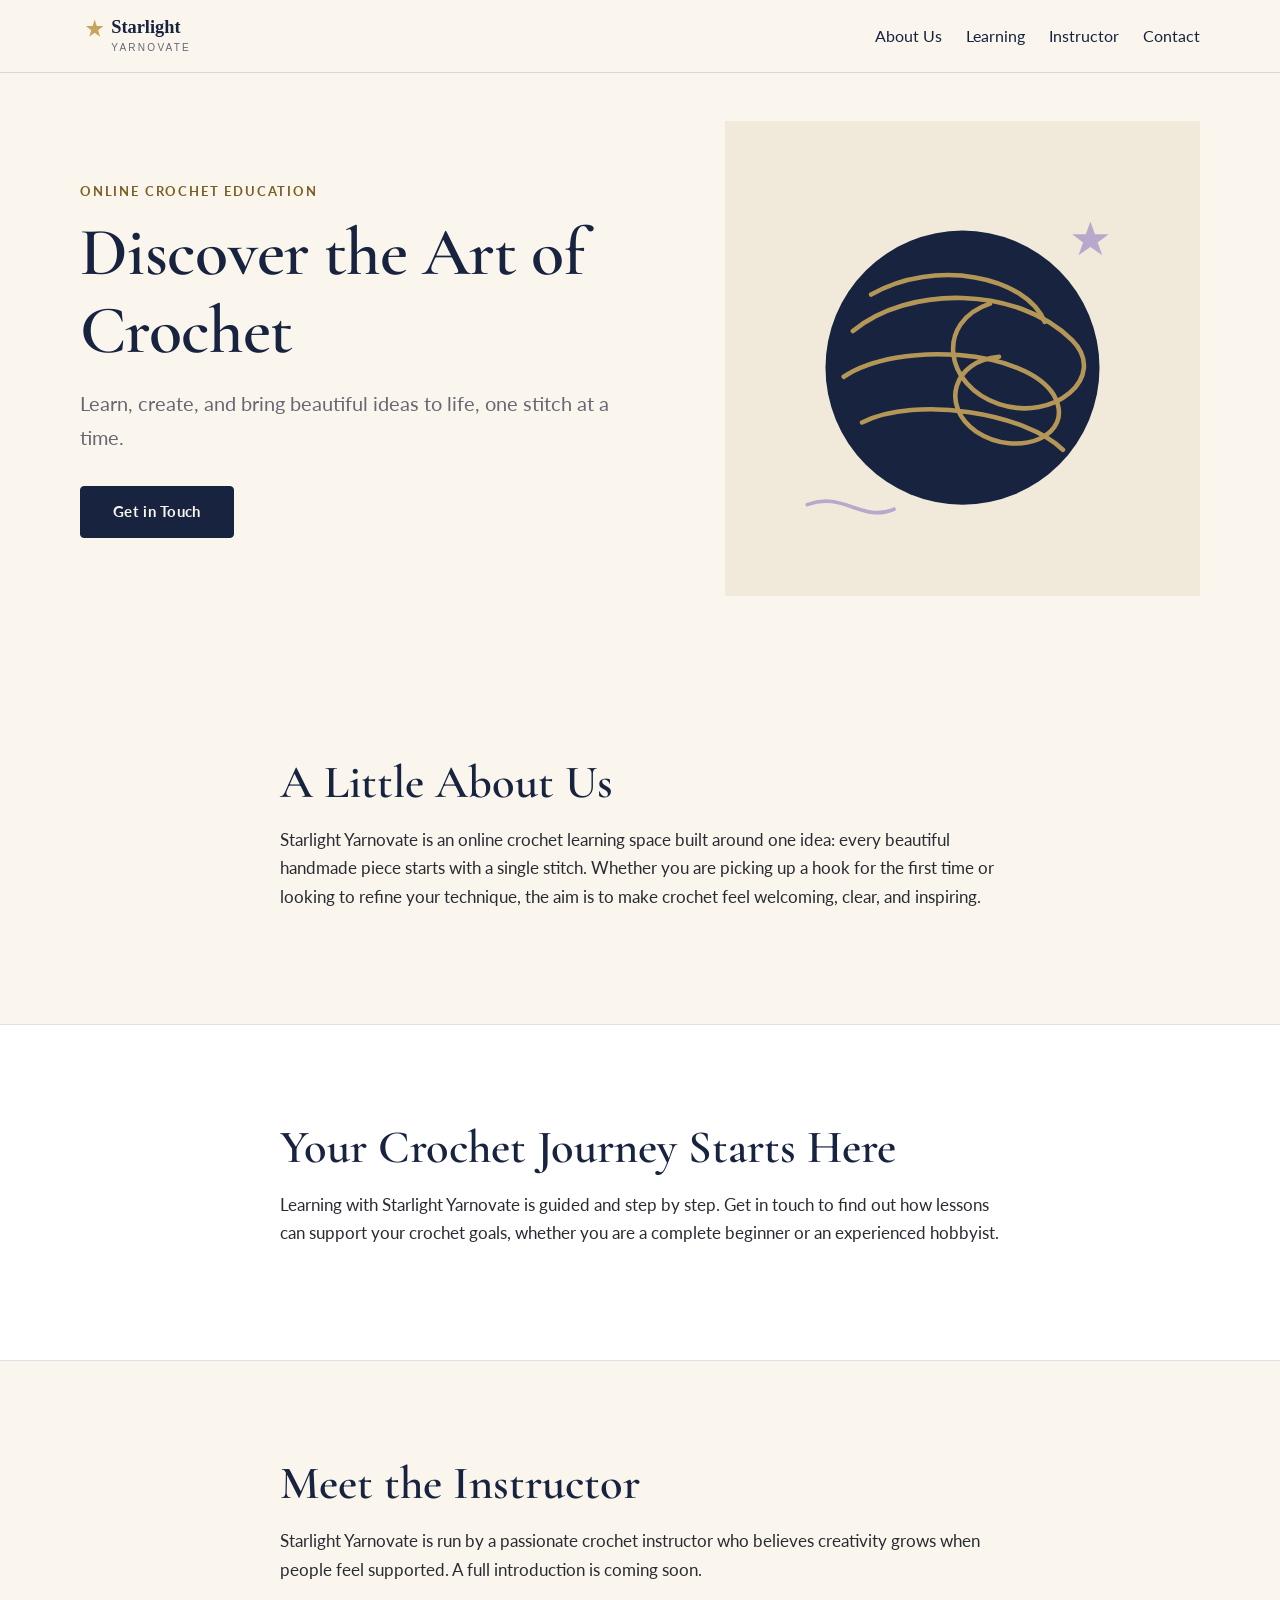
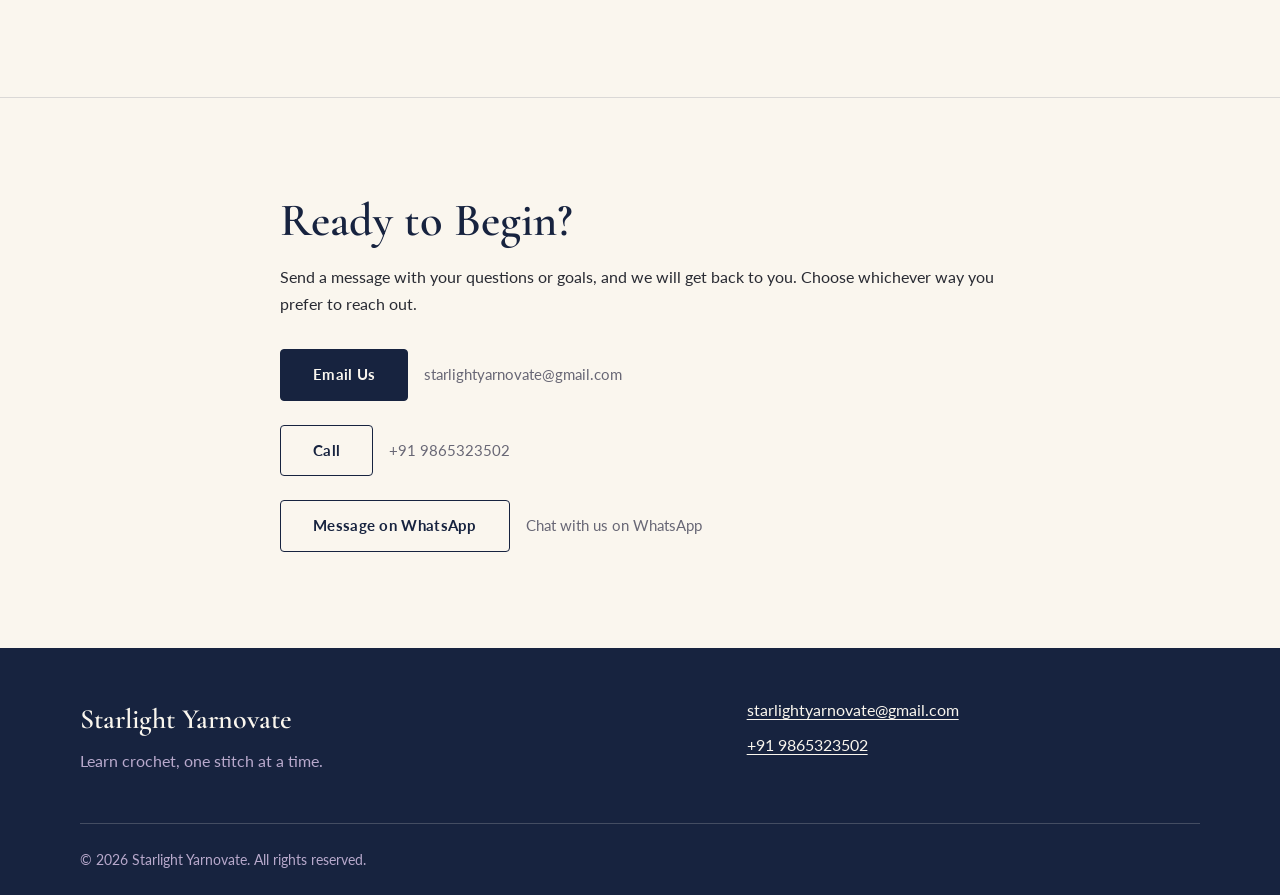
==== index.html @ ddc46dce "Build Starlight Yarnovate single-page landing site Static HTML/CSS/vanilla JS site with no build ste" ====
<!DOCTYPE html>
<html lang="en">
<head>
  <meta charset="utf-8">
  <meta name="viewport" content="width=device-width, initial-scale=1">
  <title>Starlight Yarnovate | Online Crochet Learning</title>
  <meta name="description" content="Discover crochet, explore handmade creations, and connect with Starlight Yarnovate to learn more about online crochet classes.">
  <meta name="theme-color" content="#17233F">

  <!-- Open Graph: add og:image once a verified brand image is available. -->
  <meta property="og:type" content="website">
  <meta property="og:site_name" content="Starlight Yarnovate">
  <meta property="og:title" content="Starlight Yarnovate | Online Crochet Learning">
  <meta property="og:description" content="Discover crochet, explore handmade creations, and connect with Starlight Yarnovate to learn more about online crochet classes.">
  <meta name="twitter:card" content="summary">

  <link rel="icon" href="favicon.svg" type="image/svg+xml">

  <link rel="preconnect" href="https://fonts.googleapis.com">
  <link rel="preconnect" href="https://fonts.gstatic.com" crossorigin>
  <link rel="stylesheet" href="https://fonts.googleapis.com/css2?family=Cormorant+Garamond:wght@500;600;700&family=Lato:wght@400;700&display=swap">
  <link rel="stylesheet" href="css/styles.css">
</head>
<body>
  <a class="skip-link" href="#main">Skip to content</a>

  <header class="site-header">
    <div class="container header-inner">
      <a class="brand" href="#top" aria-label="Starlight Yarnovate, back to top">
        <img id="brand-logo" class="brand-logo" src="assets/logo/logo-placeholder.svg" alt="Starlight Yarnovate" width="220" height="48">
      </a>

      <button class="nav-toggle" type="button" aria-expanded="false" aria-controls="site-nav">
        <span class="nav-toggle-label">Menu</span>
      </button>

      <nav id="site-nav" class="site-nav" aria-label="Main navigation">
        <ul>
          <li><a href="#introduction">About Us</a></li>
          <li><a href="#creations" data-section="creations">Creations</a></li>
          <li><a href="#learning">Learning</a></li>
          <li><a href="#about">Instructor</a></li>
          <li><a href="#contact">Contact</a></li>
        </ul>
      </nav>
    </div>
  </header>

  <main id="main">
    <section id="top" class="hero" aria-labelledby="hero-heading">
      <div class="container hero-inner">
        <div class="hero-text">
          <p class="eyebrow">Online Crochet Education</p>
          <h1 id="hero-heading" data-content="hero.headline">Discover the Art of Crochet</h1>
          <p class="lead" data-content="hero.description">Learn, create, and bring beautiful ideas to life, one stitch at a time.</p>
          <a class="button button-primary" id="hero-cta" href="#contact">Get in Touch</a>
        </div>
        <div class="hero-media">
          <img id="hero-image" src="assets/images/hero-yarn.svg" alt="" width="520" height="520">
        </div>
      </div>
    </section>

    <section id="introduction" class="section intro" aria-labelledby="intro-heading">
      <div class="container narrow">
        <h2 id="intro-heading" data-content="intro.heading">A Little About Us</h2>
        <p data-content="intro.description"></p>
      </div>
    </section>

    <section id="creations" class="section creations" aria-labelledby="creations-heading" hidden>
      <div class="container">
        <header class="section-header">
          <h2 id="creations-heading" data-content="gallery.heading">Crochet Creations</h2>
          <p data-content="gallery.description"></p>
        </header>
        <ul class="gallery" id="gallery-list"></ul>
      </div>
    </section>

    <section id="learning" class="section learning" aria-labelledby="learning-heading">
      <div class="container narrow">
        <h2 id="learning-heading" data-content="learning.heading">Your Crochet Journey Starts Here</h2>
        <p id="learning-description">Learning with Starlight Yarnovate is guided and step by step. Get in touch to find out how lessons can support your crochet goals, whether you are a complete beginner or an experienced hobbyist.</p>
      </div>
    </section>

    <section id="about" class="section about" aria-labelledby="about-heading">
      <div class="container narrow">
        <h2 id="about-heading" data-content="about.heading">Meet the Instructor</h2>
        <p id="instructor-name" class="instructor-name" hidden></p>
        <p id="instructor-bio">Starlight Yarnovate is run by a passionate crochet instructor who believes creativity grows when people feel supported. A full introduction is coming soon.</p>
      </div>
    </section>

    <section id="contact" class="section contact" aria-labelledby="contact-heading">
      <div class="container narrow">
        <h2 id="contact-heading" data-content="contact.heading">Ready to Begin?</h2>
        <p data-content="contact.description">Send a message with your questions or goals, and we will get back to you. Choose whichever way you prefer to reach out.</p>
        <ul class="contact-actions">
          <li>
            <a class="button button-primary" id="contact-email" href="mailto:starlightyarnovate@gmail.com">Email Us</a>
            <span class="contact-detail" id="contact-email-text">starlightyarnovate@gmail.com</span>
          </li>
          <li>
            <a class="button button-secondary" id="contact-phone" href="tel:+919865323502">Call</a>
            <span class="contact-detail" id="contact-phone-text">+91 9865323502</span>
          </li>
          <li>
            <a class="button button-secondary" id="contact-whatsapp" href="https://wa.me/919865323502" target="_blank" rel="noopener noreferrer">Message on WhatsApp<span class="visually-hidden"> (opens in a new tab)</span></a>
            <span class="contact-detail">Chat with us on WhatsApp</span>
          </li>
        </ul>
      </div>
    </section>
  </main>

  <footer class="site-footer">
    <div class="container footer-inner">
      <div class="footer-brand">
        <p class="footer-name" id="footer-name">Starlight Yarnovate</p>
        <p class="footer-tagline" id="footer-tagline">Learn crochet, one stitch at a time.</p>
      </div>
      <div class="footer-contact">
        <p><a href="mailto:starlightyarnovate@gmail.com">starlightyarnovate@gmail.com</a></p>
        <p><a href="tel:+919865323502">+91 9865323502</a></p>
      </div>
      <ul class="social-links" id="social-links" hidden></ul>
    </div>
    <div class="container footer-bottom">
      <p>&copy; <span id="year">2026</span> Starlight Yarnovate. All rights reserved.</p>
    </div>
  </footer>

  <script src="js/site-content.js"></script>
  <script src="js/main.js" defer></script>
</body>
</html>
---- css/styles.css ----
/* ==========================================================================
   Starlight Yarnovate — landing page styles
   Breakpoints: mobile 320–767px, tablet 768–1023px, desktop 1024px+
   ========================================================================== */

/* ---------- Design tokens ---------- */
:root {
  /* Brand palette */
  --color-navy: #17233F;        /* Midnight navy: headings, nav, primary button */
  --color-cream: #FAF6EE;       /* Warm cream: page background */
  --color-gold: #C6A45A;        /* Starlight gold: decorative accents only (low text contrast on cream) */
  --color-gold-deep: #7A5F22;   /* Darker gold for text-based accents that need contrast */
  --color-lavender: #B8A9CC;    /* Dusty lavender: sparing secondary highlights */
  --color-text: #292B33;        /* Primary body text */
  --color-text-muted: #686775;  /* Secondary text (≈5:1 on cream) */
  --color-white: #FFFFFF;
  --color-line: rgba(23, 35, 63, 0.14);

  /* Typography */
  --font-heading: 'Cormorant Garamond', Georgia, 'Times New Roman', serif;
  --font-body: 'Lato', system-ui, -apple-system, 'Segoe UI', Roboto, Arial, sans-serif;

  /* Spacing scale */
  --space-1: 0.25rem;
  --space-2: 0.5rem;
  --space-3: 0.75rem;
  --space-4: 1rem;
  --space-5: 1.5rem;
  --space-6: 2rem;
  --space-7: 3rem;
  --space-8: 4rem;
  --space-9: 6rem;

  /* Layout */
  --container: 1120px;
  --container-narrow: 720px;
  --header-height: 4.5rem;
  --radius: 4px;
  --transition: 180ms ease;
}

/* ---------- Base ---------- */
*,
*::before,
*::after {
  box-sizing: border-box;
}

html {
  scroll-behavior: smooth;
  scroll-padding-top: calc(var(--header-height) + var(--space-4));
  -webkit-text-size-adjust: 100%;
}

body {
  margin: 0;
  font-family: var(--font-body);
  font-size: 1rem;
  line-height: 1.7;
  color: var(--color-text);
  background-color: var(--color-cream);
  -webkit-font-smoothing: antialiased;
}

img {
  display: block;
  max-width: 100%;
  height: auto;
}

h1,
h2,
h3 {
  font-family: var(--font-heading);
  font-weight: 600;
  color: var(--color-navy);
  line-height: 1.15;
  margin: 0 0 var(--space-4);
}

h1 {
  font-size: clamp(2.5rem, 1.6rem + 3.5vw, 4.25rem);
  letter-spacing: -0.01em;
}

h2 {
  font-size: clamp(2rem, 1.4rem + 2vw, 2.9rem);
}

p {
  margin: 0 0 var(--space-4);
}

a {
  color: var(--color-navy);
  text-decoration-thickness: 1px;
  text-underline-offset: 0.2em;
}

a:hover {
  color: var(--color-gold-deep);
}

/* Visible keyboard focus everywhere */
:focus-visible {
  outline: 3px solid var(--color-gold);
  outline-offset: 3px;
  border-radius: 2px;
}

.visually-hidden {
  position: absolute !important;
  width: 1px;
  height: 1px;
  padding: 0;
  margin: -1px;
  overflow: hidden;
  clip: rect(0, 0, 0, 0);
  white-space: nowrap;
  border: 0;
}

[hidden] {
  display: none !important;
}

.skip-link {
  position: absolute;
  left: var(--space-4);
  top: -100px;
  z-index: 100;
  background: var(--color-navy);
  color: var(--color-cream);
  padding: var(--space-2) var(--space-4);
  border-radius: var(--radius);
  text-decoration: none;
}

.skip-link:focus {
  top: var(--space-4);
}

/* ---------- Layout helpers ---------- */
.container {
  width: min(100% - 2 * var(--space-5), var(--container));
  margin-inline: auto;
}

.narrow {
  max-width: var(--container-narrow);
}

.section {
  padding-block: var(--space-8);
}

.section-header {
  max-width: var(--container-narrow);
  margin-bottom: var(--space-7);
}

.section-header p {
  color: var(--color-text-muted);
  margin-bottom: 0;
}

.eyebrow {
  font-size: 0.8125rem;
  font-weight: 700;
  letter-spacing: 0.14em;
  text-transform: uppercase;
  color: var(--color-gold-deep);
  margin-bottom: var(--space-3);
}

.lead {
  font-size: clamp(1.0625rem, 1rem + 0.4vw, 1.25rem);
  color: var(--color-text-muted);
  max-width: 34rem;
}

/* ---------- Buttons ---------- */
.button {
  display: inline-flex;
  align-items: center;
  justify-content: center;
  min-height: 48px;
  padding: var(--space-3) var(--space-6);
  font-family: var(--font-body);
  font-size: 0.9375rem;
  font-weight: 700;
  letter-spacing: 0.02em;
  text-decoration: none;
  border-radius: var(--radius);
  border: 1.5px solid var(--color-navy);
  cursor: pointer;
  transition: background-color var(--transition), color var(--transition), border-color var(--transition);
}

.button-primary {
  background-color: var(--color-navy);
  color: var(--color-cream);
}

.button-primary:hover {
  background-color: #0E1830;
  color: var(--color-white);
}

.button-secondary {
  background-color: transparent;
  color: var(--color-navy);
}

.button-secondary:hover {
  background-color: var(--color-navy);
  color: var(--color-cream);
}

/* ---------- Header & navigation ---------- */
.site-header {
  position: sticky;
  top: 0;
  z-index: 50;
  background-color: var(--color-cream);
  border-bottom: 1px solid var(--color-line);
}

.header-inner {
  display: flex;
  align-items: center;
  justify-content: space-between;
  gap: var(--space-4);
  min-height: var(--header-height);
}

.brand {
  display: inline-flex;
  align-items: center;
  text-decoration: none;
}

.brand-logo {
  height: 44px;
  width: auto;
}

.nav-toggle {
  display: inline-flex;
  align-items: center;
  min-height: 44px;
  padding: var(--space-2) var(--space-4);
  font: inherit;
  font-weight: 700;
  color: var(--color-navy);
  background: transparent;
  border: 1.5px solid var(--color-navy);
  border-radius: var(--radius);
  cursor: pointer;
}

.site-nav {
  position: absolute;
  top: 100%;
  left: 0;
  right: 0;
  background-color: var(--color-cream);
  border-bottom: 1px solid var(--color-line);
  display: none;
}

.site-nav.is-open {
  display: block;
}

.site-nav ul {
  list-style: none;
  margin: 0;
  padding: var(--space-3) var(--space-5);
  display: flex;
  flex-direction: column;
}

.site-nav a {
  display: block;
  padding: var(--space-3) 0;
  font-weight: 700;
  text-decoration: none;
  border-bottom: 1px solid var(--color-line);
}

.site-nav li:last-child a {
  border-bottom: 0;
}

/* ---------- Hero ---------- */
.hero {
  padding-block: var(--space-7) var(--space-8);
}

.hero-inner {
  display: grid;
  gap: var(--space-7);
  align-items: center;
}

.hero-text .button {
  margin-top: var(--space-4);
}

.hero-media img {
  width: 100%;
  max-width: 480px;
  margin-inline: auto;
}

/* ---------- Intro / Learning / About ---------- */
.intro {
  padding-top: var(--space-6);
}

.intro p,
.learning p,
.about p {
  font-size: 1.0625rem;
  color: var(--color-text);
}

.learning {
  background-color: var(--color-white);
  border-block: 1px solid var(--color-line);
}

.instructor-name {
  font-family: var(--font-heading);
  font-size: 1.5rem;
  font-weight: 600;
  color: var(--color-navy);
}

/* ---------- Gallery ---------- */
.gallery {
  list-style: none;
  margin: 0;
  padding: 0;
  display: grid;
  grid-template-columns: repeat(auto-fill, minmax(240px, 1fr));
  gap: var(--space-5);
}

.gallery-item img {
  width: 100%;
  aspect-ratio: 1 / 1;
  object-fit: cover;
  border-radius: var(--radius);
  background-color: #EFE8DA;
}

.gallery-caption {
  margin-top: var(--space-2);
  font-size: 0.9375rem;
  color: var(--color-text-muted);
}

/* ---------- Contact ---------- */
.contact {
  border-top: 1px solid var(--color-line);
}

.contact-actions {
  list-style: none;
  margin: var(--space-6) 0 0;
  padding: 0;
  display: grid;
  gap: var(--space-5);
}

.contact-actions li {
  display: flex;
  flex-direction: column;
  align-items: flex-start;
  gap: var(--space-2);
}

.contact-detail {
  color: var(--color-text-muted);
  font-size: 0.9375rem;
  overflow-wrap: anywhere;
}

/* ---------- Footer ---------- */
.site-footer {
  background-color: var(--color-navy);
  color: var(--color-cream);
  padding-block: var(--space-7) var(--space-5);
}

.site-footer a {
  color: var(--color-cream);
}

.site-footer a:hover {
  color: var(--color-gold);
}

.site-footer :focus-visible {
  outline-color: var(--color-gold);
}

.footer-inner {
  display: grid;
  gap: var(--space-6);
}

.footer-name {
  font-family: var(--font-heading);
  font-size: 1.75rem;
  font-weight: 600;
  margin: 0;
}

.footer-tagline {
  color: var(--color-lavender);
  margin: var(--space-1) 0 0;
}

.footer-contact p {
  margin: 0 0 var(--space-2);
  overflow-wrap: anywhere;
}

.social-links {
  list-style: none;
  margin: 0;
  padding: 0;
  display: flex;
  flex-wrap: wrap;
  gap: var(--space-4);
}

.footer-bottom {
  margin-top: var(--space-7);
  padding-top: var(--space-5);
  border-top: 1px solid rgba(250, 246, 238, 0.2);
  font-size: 0.875rem;
  color: var(--color-lavender);
}

.footer-bottom p {
  margin: 0;
}

/* ---------- Tablet (768px+) ---------- */
@media (min-width: 768px) {
  .nav-toggle {
    display: none;
  }

  .site-nav {
    position: static;
    display: block;
    border: 0;
    background: transparent;
  }

  .site-nav ul {
    flex-direction: row;
    gap: var(--space-5);
    padding: 0;
  }

  .site-nav a {
    border: 0;
    padding: var(--space-2) 0;
    font-weight: 400;
  }

  .site-nav a:hover {
    color: var(--color-gold-deep);
  }

  .contact-actions {
    grid-template-columns: 1fr;
  }

  .contact-actions li {
    flex-direction: row;
    align-items: center;
    flex-wrap: wrap;
    gap: var(--space-4);
  }

  .contact-detail {
    min-width: 14rem;
  }

  .footer-inner {
    grid-template-columns: 1fr 1fr;
    align-items: start;
  }

  .social-links {
    grid-column: 1 / -1;
  }

  .section {
    padding-block: var(--space-9);
  }
}

/* ---------- Desktop (1024px+) ---------- */
@media (min-width: 1024px) {
  .hero-inner {
    grid-template-columns: 1.1fr 0.9fr;
    gap: var(--space-8);
  }

  .footer-inner {
    grid-template-columns: 1.4fr 1fr;
  }
}

/* ---------- Reduced motion ---------- */
@media (prefers-reduced-motion: reduce) {
  html {
    scroll-behavior: auto;
  }

  *,
  *::before,
  *::after {
    transition-duration: 0.01ms !important;
    animation-duration: 0.01ms !important;
    animation-iteration-count: 1 !important;
  }
}
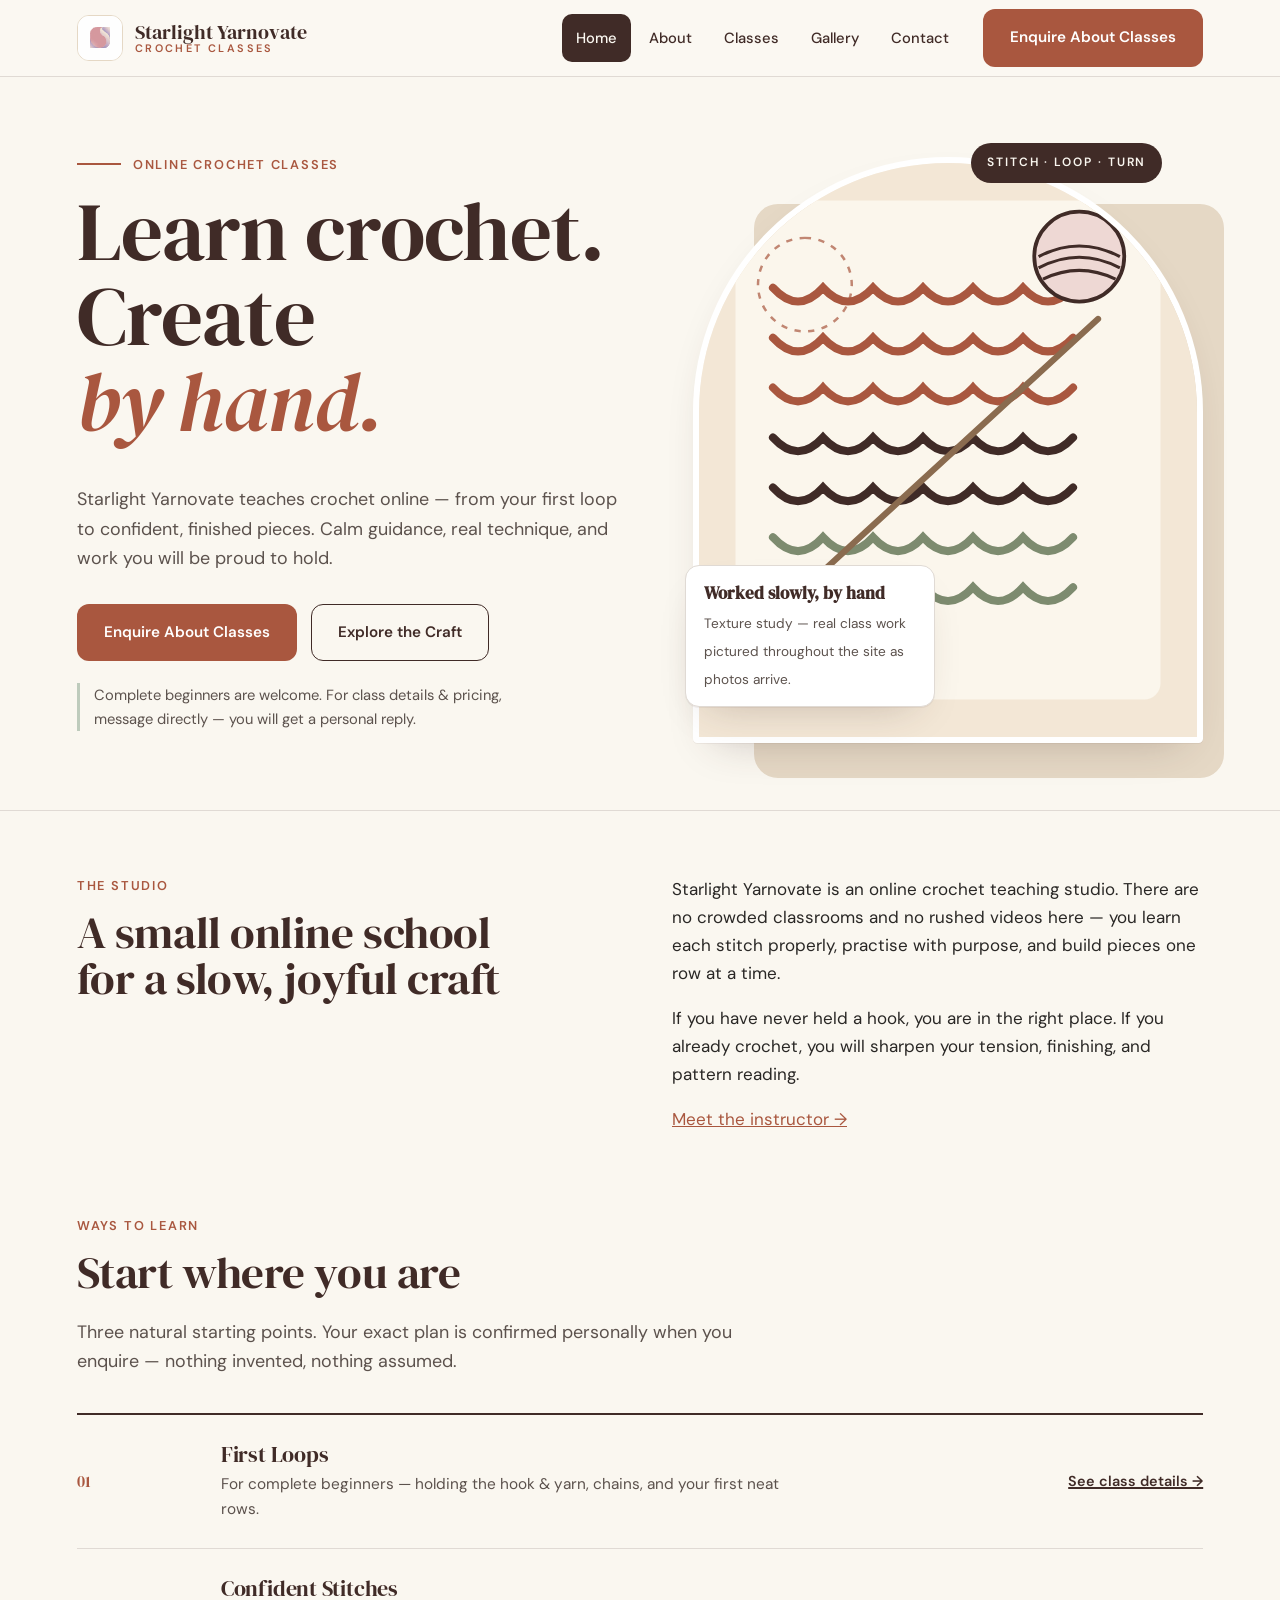
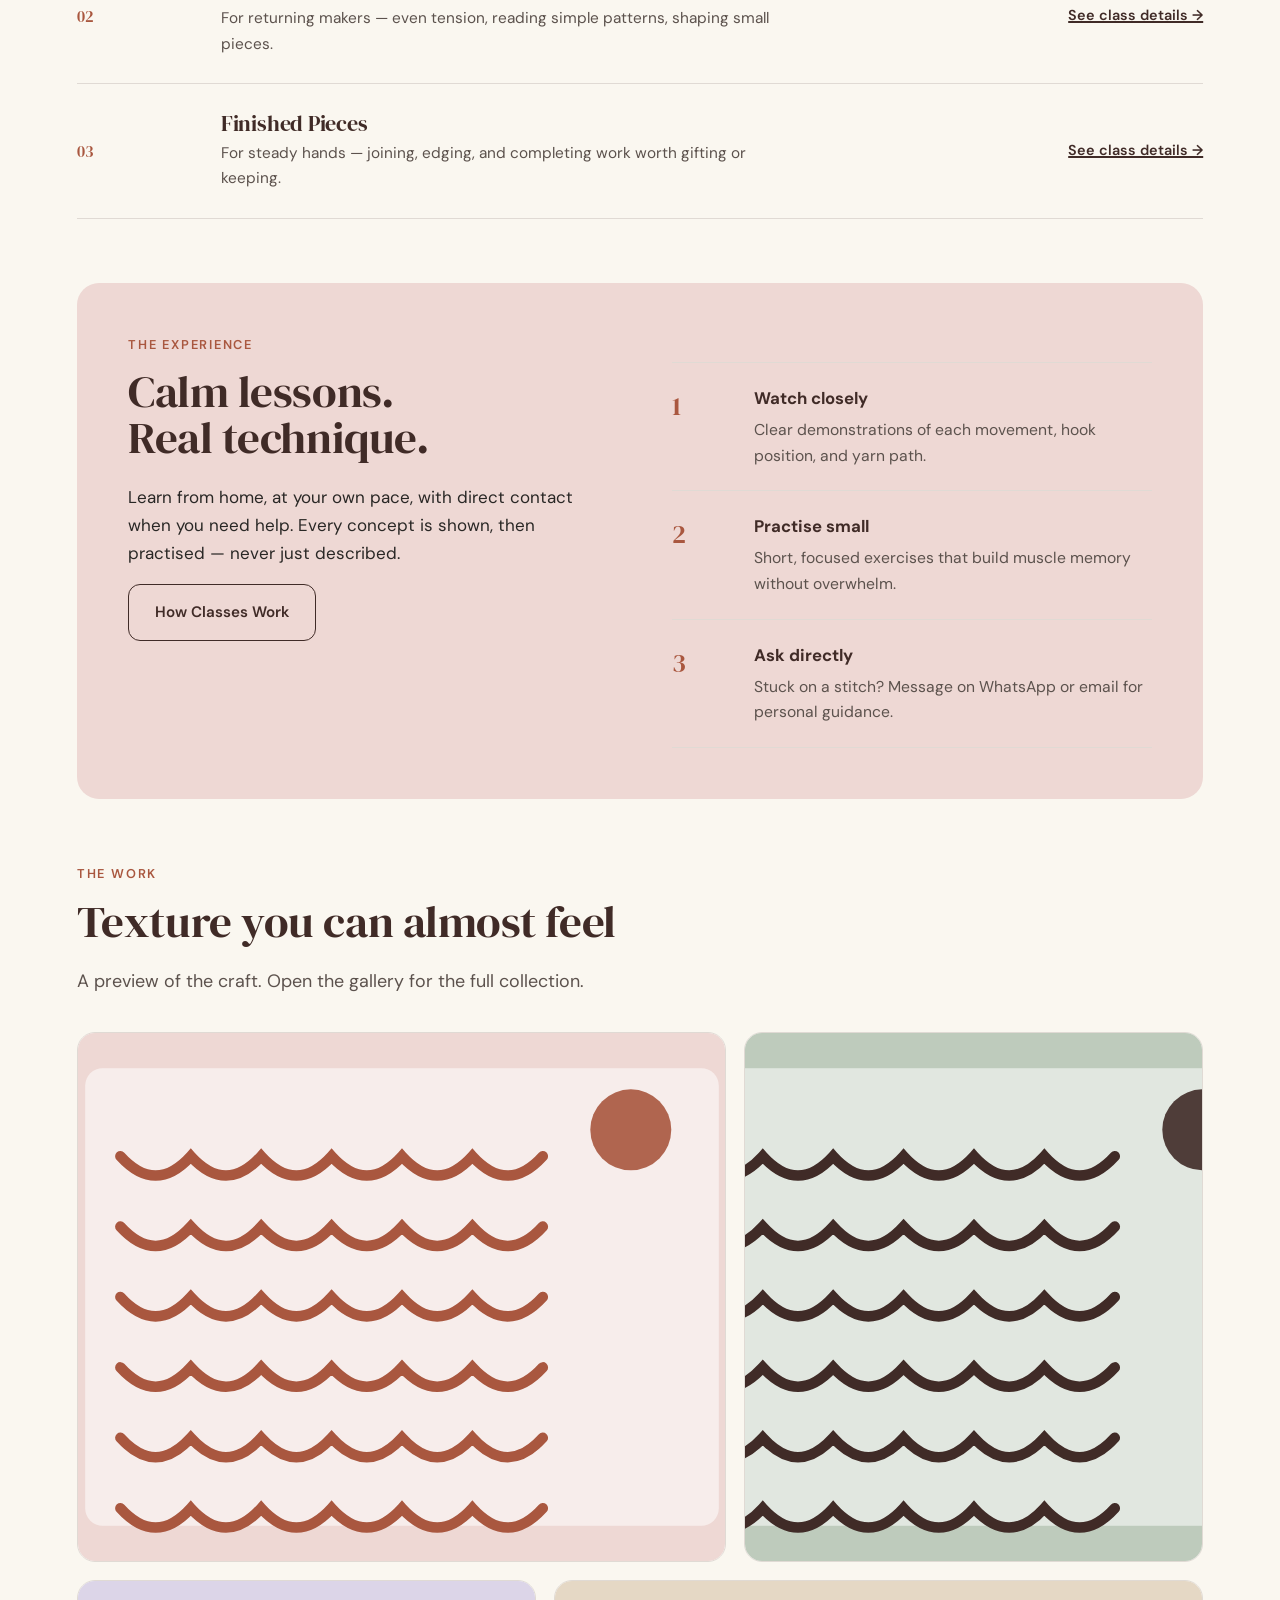
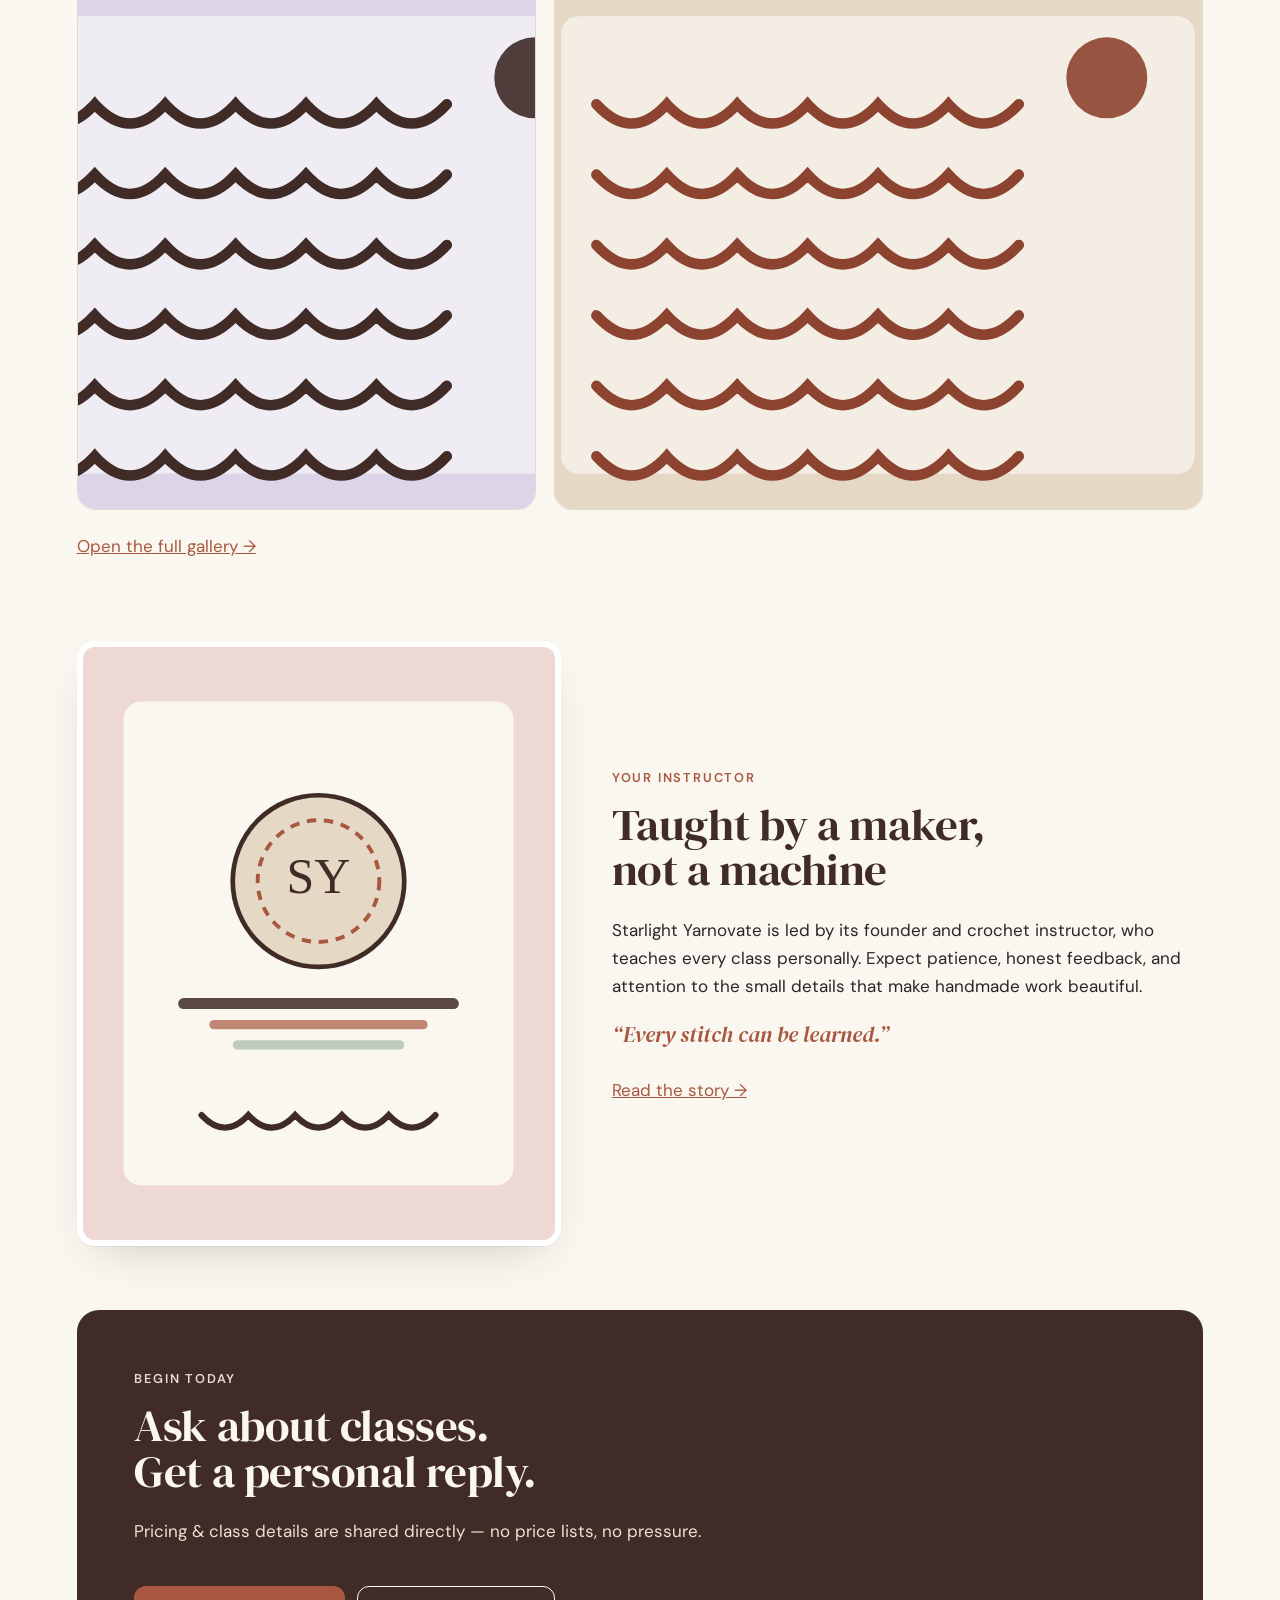
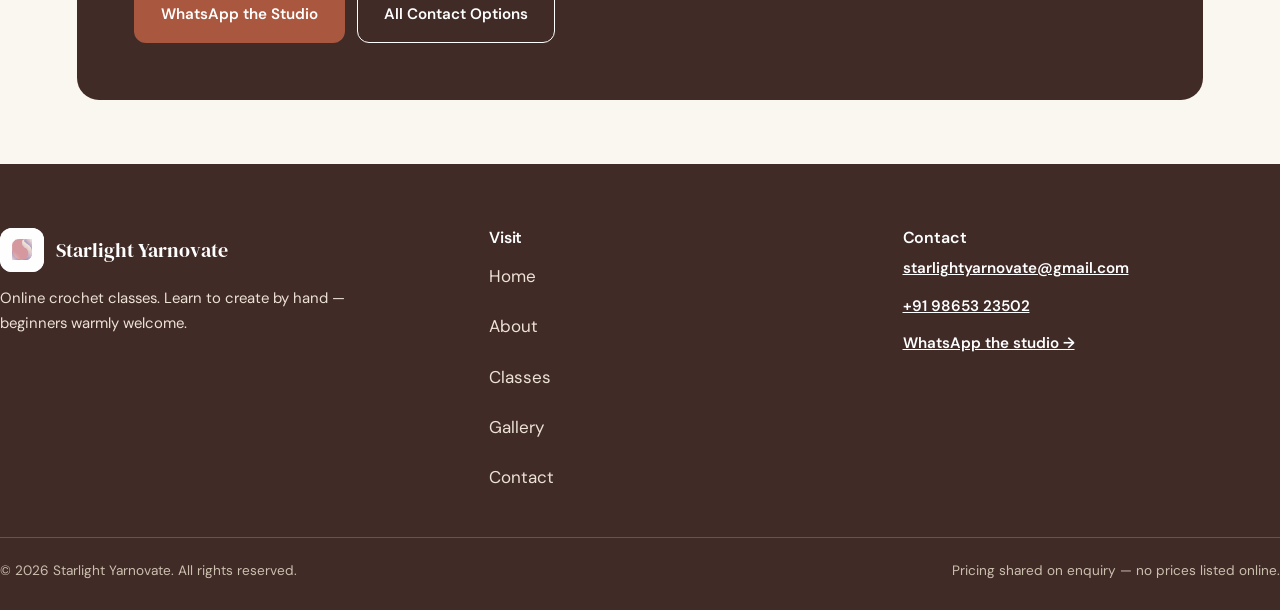
==== commit 5f79f2b9: "Merge pull request #3 from RigStorm-Labs/main Update V1.1 Pull" ====
--- a/index.html
+++ b/index.html
@@ -1,138 +1,208 @@
 <!DOCTYPE html>
 <html lang="en">
 <head>
-  <meta charset="utf-8">
-  <meta name="viewport" content="width=device-width, initial-scale=1">
-  <title>Starlight Yarnovate | Online Crochet Learning</title>
-  <meta name="description" content="Discover crochet, explore handmade creations, and connect with Starlight Yarnovate to learn more about online crochet classes.">
-  <meta name="theme-color" content="#17233F">
-
-  <!-- Open Graph: add og:image once a verified brand image is available. -->
-  <meta property="og:type" content="website">
-  <meta property="og:site_name" content="Starlight Yarnovate">
-  <meta property="og:title" content="Starlight Yarnovate | Online Crochet Learning">
-  <meta property="og:description" content="Discover crochet, explore handmade creations, and connect with Starlight Yarnovate to learn more about online crochet classes.">
-  <meta name="twitter:card" content="summary">
-
-  <link rel="icon" href="favicon.svg" type="image/svg+xml">
-
-  <link rel="preconnect" href="https://fonts.googleapis.com">
-  <link rel="preconnect" href="https://fonts.gstatic.com" crossorigin>
-  <link rel="stylesheet" href="https://fonts.googleapis.com/css2?family=Cormorant+Garamond:wght@500;600;700&family=Lato:wght@400;700&display=swap">
-  <link rel="stylesheet" href="css/styles.css">
+<meta charset="UTF-8">
+<meta name="viewport" content="width=device-width, initial-scale=1">
+<title>Starlight Yarnovate — Learn Crochet Online</title>
+<meta name="description" content="Online crochet classes from Starlight Yarnovate. Learn to create by hand, stitch by stitch. Enquire for class details and pricing.">
+<meta name="theme-color" content="#FAF7F0">
+<meta name="color-scheme" content="light">
+<link rel="icon" type="image/svg+xml" href="favicon.svg">
+<link rel="preconnect" href="https://fonts.googleapis.com">
+<link rel="preconnect" href="https://fonts.gstatic.com" crossorigin>
+<link href="https://fonts.googleapis.com/css2?family=DM+Sans:wght@400;500;600;700&family=DM+Serif+Display&display=swap" rel="stylesheet">
+<link rel="stylesheet" href="styles.css">
+<script src="script.js" defer></script>
 </head>
 <body>
-  <a class="skip-link" href="#main">Skip to content</a>
-
-  <header class="site-header">
-    <div class="container header-inner">
-      <a class="brand" href="#top" aria-label="Starlight Yarnovate, back to top">
-        <img id="brand-logo" class="brand-logo" src="assets/logo/logo-placeholder.svg" alt="Starlight Yarnovate" width="220" height="48">
-      </a>
-
-      <button class="nav-toggle" type="button" aria-expanded="false" aria-controls="site-nav">
-        <span class="nav-toggle-label">Menu</span>
-      </button>
-
-      <nav id="site-nav" class="site-nav" aria-label="Main navigation">
-        <ul>
-          <li><a href="#introduction">About Us</a></li>
-          <li><a href="#creations" data-section="creations">Creations</a></li>
-          <li><a href="#learning">Learning</a></li>
-          <li><a href="#about">Instructor</a></li>
-          <li><a href="#contact">Contact</a></li>
-        </ul>
-      </nav>
-    </div>
-  </header>
-
-  <main id="main">
-    <section id="top" class="hero" aria-labelledby="hero-heading">
-      <div class="container hero-inner">
-        <div class="hero-text">
-          <p class="eyebrow">Online Crochet Education</p>
-          <h1 id="hero-heading" data-content="hero.headline">Discover the Art of Crochet</h1>
-          <p class="lead" data-content="hero.description">Learn, create, and bring beautiful ideas to life, one stitch at a time.</p>
-          <a class="button button-primary" id="hero-cta" href="#contact">Get in Touch</a>
-        </div>
-        <div class="hero-media">
-          <img id="hero-image" src="assets/images/hero-yarn.svg" alt="" width="520" height="520">
-        </div>
-      </div>
-    </section>
-
-    <section id="introduction" class="section intro" aria-labelledby="intro-heading">
-      <div class="container narrow">
-        <h2 id="intro-heading" data-content="intro.heading">A Little About Us</h2>
-        <p data-content="intro.description"></p>
-      </div>
-    </section>
-
-    <section id="creations" class="section creations" aria-labelledby="creations-heading" hidden>
-      <div class="container">
-        <header class="section-header">
-          <h2 id="creations-heading" data-content="gallery.heading">Crochet Creations</h2>
-          <p data-content="gallery.description"></p>
-        </header>
-        <ul class="gallery" id="gallery-list"></ul>
-      </div>
-    </section>
-
-    <section id="learning" class="section learning" aria-labelledby="learning-heading">
-      <div class="container narrow">
-        <h2 id="learning-heading" data-content="learning.heading">Your Crochet Journey Starts Here</h2>
-        <p id="learning-description">Learning with Starlight Yarnovate is guided and step by step. Get in touch to find out how lessons can support your crochet goals, whether you are a complete beginner or an experienced hobbyist.</p>
-      </div>
-    </section>
-
-    <section id="about" class="section about" aria-labelledby="about-heading">
-      <div class="container narrow">
-        <h2 id="about-heading" data-content="about.heading">Meet the Instructor</h2>
-        <p id="instructor-name" class="instructor-name" hidden></p>
-        <p id="instructor-bio">Starlight Yarnovate is run by a passionate crochet instructor who believes creativity grows when people feel supported. A full introduction is coming soon.</p>
-      </div>
-    </section>
-
-    <section id="contact" class="section contact" aria-labelledby="contact-heading">
-      <div class="container narrow">
-        <h2 id="contact-heading" data-content="contact.heading">Ready to Begin?</h2>
-        <p data-content="contact.description">Send a message with your questions or goals, and we will get back to you. Choose whichever way you prefer to reach out.</p>
-        <ul class="contact-actions">
-          <li>
-            <a class="button button-primary" id="contact-email" href="mailto:starlightyarnovate@gmail.com">Email Us</a>
-            <span class="contact-detail" id="contact-email-text">starlightyarnovate@gmail.com</span>
-          </li>
-          <li>
-            <a class="button button-secondary" id="contact-phone" href="tel:+919865323502">Call</a>
-            <span class="contact-detail" id="contact-phone-text">+91 9865323502</span>
-          </li>
-          <li>
-            <a class="button button-secondary" id="contact-whatsapp" href="https://wa.me/919865323502" target="_blank" rel="noopener noreferrer">Message on WhatsApp<span class="visually-hidden"> (opens in a new tab)</span></a>
-            <span class="contact-detail">Chat with us on WhatsApp</span>
-          </li>
-        </ul>
-      </div>
-    </section>
-  </main>
-
-  <footer class="site-footer">
-    <div class="container footer-inner">
-      <div class="footer-brand">
-        <p class="footer-name" id="footer-name">Starlight Yarnovate</p>
-        <p class="footer-tagline" id="footer-tagline">Learn crochet, one stitch at a time.</p>
-      </div>
-      <div class="footer-contact">
-        <p><a href="mailto:starlightyarnovate@gmail.com">starlightyarnovate@gmail.com</a></p>
-        <p><a href="tel:+919865323502">+91 9865323502</a></p>
-      </div>
-      <ul class="social-links" id="social-links" hidden></ul>
-    </div>
-    <div class="container footer-bottom">
-      <p>&copy; <span id="year">2026</span> Starlight Yarnovate. All rights reserved.</p>
-    </div>
-  </footer>
-
-  <script src="js/site-content.js"></script>
-  <script src="js/main.js" defer></script>
+<a class="skip-link" href="#main">Skip to main content</a>
+<header class="site-header">
+  <div class="wrap header-inner">
+    <a class="brand" href="index.html" aria-label="Starlight Yarnovate — home">
+      <img src="assets/logo.svg" width="46" height="46" alt="Starlight Yarnovate logo" fetchpriority="high">
+      <span class="brand-name" translate="no">Starlight Yarnovate<small>Crochet Classes</small></span>
+    </a>
+    <nav class="nav-desktop" aria-label="Primary">
+      <a href="index.html" aria-current="page">Home</a>
+      <a href="about.html">About</a>
+      <a href="classes.html">Classes</a>
+      <a href="gallery.html">Gallery</a>
+      <a href="contact.html">Contact</a>
+    </nav>
+    <a class="btn btn-primary header-cta" href="https://wa.me/919865323502" target="_blank" rel="noopener">Enquire About Classes</a>
+    <button class="menu-btn" type="button" data-menu-btn aria-expanded="false" aria-controls="mobile-nav" aria-label="Open menu">☰</button>
+  </div>
+  <nav class="mobile-nav" id="mobile-nav" data-mobile-nav aria-label="Mobile">
+    <a href="index.html" aria-current="page">Home</a>
+    <a href="about.html">About</a>
+    <a href="classes.html">Classes</a>
+    <a href="gallery.html">Gallery</a>
+    <a href="contact.html">Contact</a>
+    <a href="https://wa.me/919865323502" target="_blank" rel="noopener">Enquire About Classes →</a>
+  </nav>
+</header>
+
+<main id="main">
+  <!-- Signature hero -->
+  <section class="hero" aria-labelledby="hero-h">
+    <div class="wrap hero-grid">
+      <div class="hero-copy">
+        <p class="eyebrow"><span class="eyebrow-rule" aria-hidden="true"></span>Online Crochet Classes</p>
+        <h1 id="hero-h">Learn crochet.<br>Create <em>by&nbsp;hand.</em></h1>
+        <p class="lede"><span translate="no">Starlight Yarnovate</span> teaches crochet online — from your first loop to confident, finished pieces. Calm guidance, real technique, and work you will be proud to hold.</p>
+        <div class="hero-actions">
+          <a class="btn btn-primary" href="https://wa.me/919865323502" target="_blank" rel="noopener">Enquire About Classes</a>
+          <a class="btn btn-secondary" href="gallery.html">Explore the Craft</a>
+        </div>
+        <p class="hero-note">Complete beginners are welcome. For class details &amp; pricing, message directly — you will get a personal reply.</p>
+      </div>
+      <figure class="hero-figure" style="margin:0">
+        <div class="hero-field" aria-hidden="true"></div>
+        <span class="hero-stitch" aria-hidden="true">Stitch · Loop · Turn</span>
+        <img class="main" src="assets/hero-crochet.svg" width="800" height="920" alt="Close-up of cream crochet stitches in terracotta, cocoa and sage yarn with a hook" fetchpriority="high">
+        <div class="hero-ticket"><strong>Worked slowly, by hand</strong><span>Texture study — real class work pictured throughout the site as photos arrive.</span></div>
+      </figure>
+    </div>
+  </section>
+
+  <hr class="rule">
+
+  <!-- Intro -->
+  <section class="section-tight" aria-labelledby="intro-h">
+    <div class="wrap split">
+      <div class="reveal">
+        <p class="eyebrow">The Studio</p>
+        <h2 id="intro-h">A small online school for a slow, joyful craft</h2>
+      </div>
+      <div class="reveal">
+        <p><span translate="no">Starlight Yarnovate</span> is an online crochet teaching studio. There are no crowded classrooms and no rushed videos here — you learn each stitch properly, practise with purpose, and build pieces one row at a time.</p>
+        <p>If you have never held a hook, you are in the right place. If you already crochet, you will sharpen your tension, finishing, and pattern reading.</p>
+        <p><a href="about.html">Meet the instructor →</a></p>
+      </div>
+    </div>
+  </section>
+
+  <!-- Learning overview: editorial rows -->
+  <section class="section-tight" aria-labelledby="learn-h" style="padding-top:0">
+    <div class="wrap">
+      <p class="eyebrow reveal">Ways to Learn</p>
+      <h2 id="learn-h" class="reveal">Start where you are</h2>
+      <p class="lede reveal">Three natural starting points. Your exact plan is confirmed personally when you enquire — nothing invented, nothing assumed.</p>
+      <div class="thread-rows reveal">
+        <div class="thread-row">
+          <span class="no" aria-hidden="true">01</span>
+          <div><h3>First Loops</h3><p>For complete beginners — holding the hook &amp; yarn, chains, and your first neat rows.</p></div>
+          <a href="classes.html#levels">See class details →</a>
+        </div>
+        <div class="thread-row">
+          <span class="no" aria-hidden="true">02</span>
+          <div><h3>Confident Stitches</h3><p>For returning makers — even tension, reading simple patterns, shaping small pieces.</p></div>
+          <a href="classes.html#levels">See class details →</a>
+        </div>
+        <div class="thread-row">
+          <span class="no" aria-hidden="true">03</span>
+          <div><h3>Finished Pieces</h3><p>For steady hands — joining, edging, and completing work worth gifting or keeping.</p></div>
+          <a href="classes.html#levels">See class details →</a>
+        </div>
+      </div>
+    </div>
+  </section>
+
+  <!-- Learning experience -->
+  <section class="section-tight" aria-labelledby="exp-h" style="padding-top:0">
+    <div class="wrap">
+      <div class="blush-panel">
+        <div class="split">
+          <div>
+            <p class="eyebrow">The Experience</p>
+            <h2 id="exp-h">Calm lessons.<br>Real technique.</h2>
+            <p>Learn from home, at your own pace, with direct contact when you need help. Every concept is shown, then practised — never just described.</p>
+            <a class="btn btn-secondary" href="classes.html">How Classes Work</a>
+          </div>
+          <ol class="number-list">
+            <li><b>1</b><div><strong>Watch closely</strong><p>Clear demonstrations of each movement, hook position, and yarn path.</p></div></li>
+            <li><b>2</b><div><strong>Practise small</strong><p>Short, focused exercises that build muscle memory without overwhelm.</p></div></li>
+            <li><b>3</b><div><strong>Ask directly</strong><p>Stuck on a stitch? Message on WhatsApp or email for personal guidance.</p></div></li>
+          </ol>
+        </div>
+      </div>
+    </div>
+  </section>
+
+  <!-- Gallery preview -->
+  <section class="section-tight" aria-labelledby="gal-h" style="padding-top:0">
+    <div class="wrap">
+      <p class="eyebrow reveal">The Work</p>
+      <h2 id="gal-h" class="reveal">Texture you can almost feel</h2>
+      <p class="lede reveal">A preview of the craft. Open the gallery for the full collection.</p>
+      <div class="strip reveal">
+        <figure class="s1"><img src="assets/gallery/g1.svg" width="800" height="600" alt="Cream crochet texture with terracotta stitch rows" loading="lazy"><figcaption>Terracotta row study</figcaption></figure>
+        <figure class="s2"><img src="assets/gallery/g2.svg" width="800" height="600" alt="Sage and cocoa crochet stitch texture" loading="lazy"><figcaption>Sage tension study</figcaption></figure>
+        <figure class="s3"><img src="assets/gallery/g3.svg" width="800" height="600" alt="Lavender crochet stitch rows" loading="lazy"><figcaption>Lavender loop study</figcaption></figure>
+        <figure class="s4"><img src="assets/gallery/g4.svg" width="800" height="600" alt="Oatmeal crochet texture with deep terracotta rows" loading="lazy"><figcaption>Oatmeal &amp; cocoa study</figcaption></figure>
+      </div>
+      <p style="margin-top:22px"><a href="gallery.html">Open the full gallery →</a></p>
+    </div>
+  </section>
+
+  <!-- Instructor -->
+  <section class="section-tight" aria-labelledby="inst-h" style="padding-top:0">
+    <div class="wrap instructor">
+      <img src="assets/instructor.svg" width="640" height="760" alt="Illustrated placeholder for the Starlight Yarnovate instructor portrait" loading="lazy" class="reveal">
+      <div class="reveal">
+        <p class="eyebrow">Your Instructor</p>
+        <h2 id="inst-h">Taught by a maker, not a machine</h2>
+        <p><span translate="no">Starlight Yarnovate</span> is led by its founder and crochet instructor, who teaches every class personally. Expect patience, honest feedback, and attention to the small details that make handmade work beautiful.</p>
+        <p class="sig">“Every stitch can be learned.”</p>
+        <p><a href="about.html">Read the story →</a></p>
+      </div>
+    </div>
+  </section>
+
+  <!-- Contact CTA -->
+  <section class="section-tight" aria-labelledby="cta-h" style="padding-top:0">
+    <div class="wrap">
+      <div class="cocoa-panel cta-band reveal">
+        <div>
+          <p class="eyebrow" style="color:var(--blush)">Begin Today</p>
+          <h2 id="cta-h">Ask about classes.<br>Get a personal reply.</h2>
+          <p>Pricing &amp; class details are shared directly — no price lists, no pressure.</p>
+        </div>
+        <div class="btn-row">
+          <a class="btn btn-primary" href="https://wa.me/919865323502" target="_blank" rel="noopener">WhatsApp the Studio</a>
+          <a class="btn" style="border-color:#fff;color:#fff" href="contact.html">All Contact Options</a>
+        </div>
+      </div>
+    </div>
+  </section>
+</main>
+
+<footer>
+  <div class="wrap footer-grid">
+    <div>
+      <a class="footer-brand" href="index.html"><img src="assets/logo.svg" width="44" height="44" alt="Starlight Yarnovate logo"><span class="brand-name" translate="no">Starlight Yarnovate</span></a>
+      <p style="font-size:.93rem;max-width:36ch">Online crochet classes. Learn to create by hand — beginners warmly welcome.</p>
+    </div>
+    <nav aria-label="Footer">
+      <h3 style="font-size:1rem;font-family:var(--font-body);font-weight:600">Visit</h3>
+      <ul>
+        <li><a href="index.html">Home</a></li>
+        <li><a href="about.html">About</a></li>
+        <li><a href="classes.html">Classes</a></li>
+        <li><a href="gallery.html">Gallery</a></li>
+        <li><a href="contact.html">Contact</a></li>
+      </ul>
+    </nav>
+    <div>
+      <h3 style="font-size:1rem;font-family:var(--font-body);font-weight:600">Contact</h3>
+      <ul class="contact-lines">
+        <li><a href="mailto:starlightyarnovate@gmail.com">starlightyarnovate@gmail.com</a></li>
+        <li><a href="tel:+919865323502">+91 98653 23502</a></li>
+        <li><a href="https://wa.me/919865323502" target="_blank" rel="noopener">WhatsApp the studio →</a></li>
+      </ul>
+    </div>
+  </div>
+  <div class="wrap fine"><span>© <span data-year>2026</span> <span translate="no">Starlight Yarnovate</span>. All rights reserved.</span><span>Pricing shared on enquiry — no prices listed online.</span></div>
+</footer>
 </body>
 </html>
--- a/styles.css
+++ b/styles.css
@@ -0,0 +1,251 @@
+/* Starlight Yarnovate — Visual Design System v1.0
+   Pastel in atmosphere. Bold in typography. Tactile in imagery. Precise in layout. */
+:root{
+  --ivory:#FAF7F0; --blush:#EED8D4; --sage:#BECBBC; --lavender:#DCD5E8;
+  --cocoa:#402B27; --terracotta:#A9573F; --terracotta-deep:#8C4430;
+  --oatmeal:#E5D8C5; --white:#FFFFFF; --charcoal:#292725;
+  --ink:var(--cocoa); --muted:#5C524D;
+  --line:color-mix(in srgb, var(--cocoa) 14%, var(--ivory));
+  --radius-s:10px; --radius-m:18px;
+  --gutter:clamp(20px,6vw,88px);
+  --max:1440px;
+  --font-display:"DM Serif Display",Georgia,serif;
+  --font-body:"DM Sans",Manrope,Arial,sans-serif;
+  --shadow:0 1px 0 rgba(64,43,39,.06),0 18px 44px -22px rgba(64,43,39,.28);
+}
+*{box-sizing:border-box}
+html{scroll-behavior:smooth;overscroll-behavior:auto}
+@media (pointer:fine){html{overscroll-behavior:none}}
+body{
+  margin:0;background:var(--ivory);color:var(--charcoal);
+  font-family:var(--font-body);font-size:1.0625rem;line-height:1.65;
+  -webkit-tap-highlight-color:rgba(169,87,63,.22);
+  overflow-x:hidden;
+}
+h1,h2,h3{font-family:var(--font-display);color:var(--cocoa);line-height:1.02;
+  text-wrap:balance;margin:0 0 .5em;letter-spacing:-.01em;font-weight:400}
+h1{font-size:clamp(3.2rem,6.5vw,6.5rem)}
+h2{font-size:clamp(2rem,3.5vw,3.2rem)}
+h3{font-size:1.35rem;line-height:1.25}
+p{margin:0 0 1em;max-width:62ch}
+a{color:var(--terracotta);touch-action:manipulation}
+img,svg{display:block;max-width:100%}
+img{height:auto}
+::selection{background:var(--terracotta);color:#fff}
+:focus{outline:none}
+:focus-visible{outline:3px solid var(--terracotta);outline-offset:3px;border-radius:4px}
+.skip-link{position:absolute;left:16px;top:-60px;z-index:200;background:var(--cocoa);color:#fff;
+  padding:12px 18px;border-radius:10px;text-decoration:none;transition:top .2s ease}
+.skip-link:focus-visible{top:12px;color:#fff}
+.wrap{max-width:var(--max);margin-inline:auto;padding-inline:var(--gutter)}
+section{scroll-margin-top:96px}
+.eyebrow{font-size:.8rem;font-weight:600;letter-spacing:.14em;text-transform:uppercase;
+  color:var(--terracotta);margin:0 0 14px}
+.lede{font-size:clamp(1.05rem,1.4vw,1.25rem);color:var(--muted);max-width:56ch}
+/* ---------- Header ---------- */
+.site-header{position:sticky;top:0;z-index:100;background:color-mix(in srgb,var(--ivory) 88%,#fff);
+  backdrop-filter:none;border-bottom:1px solid var(--line)}
+.header-inner{display:flex;align-items:center;gap:20px;min-height:76px}
+.brand{display:flex;align-items:center;gap:12px;text-decoration:none;color:var(--cocoa);min-width:0;margin-right:auto}
+.brand img{width:46px;height:46px;object-fit:cover;border-radius:12px;border:1px solid var(--oatmeal);background:#fff;flex:none}
+.brand-name{font-family:var(--font-display);font-size:1.25rem;line-height:1.1;white-space:nowrap}
+.brand-name small{display:block;font-family:var(--font-body);font-size:.68rem;font-weight:600;
+  letter-spacing:.22em;text-transform:uppercase;color:var(--terracotta)}
+.nav-desktop{display:flex;align-items:center;gap:4px}
+.nav-desktop a{color:var(--cocoa);text-decoration:none;font-size:.92rem;font-weight:500;
+  padding:12px 14px;border-radius:10px;min-height:44px;display:inline-flex;align-items:center;
+  transition:background-color .2s ease,color .2s ease}
+.nav-desktop a:hover{background:var(--oatmeal);color:var(--cocoa)}
+.nav-desktop a[aria-current="page"]{background:var(--cocoa);color:var(--ivory)}
+.btn{display:inline-flex;align-items:center;justify-content:center;gap:10px;text-decoration:none;
+  font-weight:600;font-size:.95rem;padding:15px 26px;border-radius:12px;border:1.5px solid transparent;
+  min-height:48px;cursor:pointer;touch-action:manipulation;
+  transition:background-color .2s ease,color .2s ease,border-color .2s ease,transform .2s ease}
+.btn-primary{background:var(--terracotta);color:#fff}
+.btn-primary:hover{background:var(--terracotta-deep);color:#fff}
+.btn-secondary{background:transparent;color:var(--cocoa);border-color:var(--cocoa)}
+.btn-secondary:hover{background:var(--cocoa);color:var(--ivory)}
+.btn:active{transform:translateY(1px)}
+.header-cta{white-space:nowrap}
+.menu-btn{display:none;background:none;border:1.5px solid var(--cocoa);border-radius:10px;
+  width:48px;height:48px;color:var(--cocoa);font-size:1.3rem;cursor:pointer}
+.mobile-nav{display:none;border-top:1px solid var(--line);background:var(--ivory);padding:8px 20px 20px;overscroll-behavior:contain}
+.mobile-nav.open{display:block}
+.mobile-nav a{display:flex;align-items:center;min-height:48px;color:var(--cocoa);text-decoration:none;
+  font-weight:600;padding:10px 6px;border-bottom:1px solid var(--line)}
+.mobile-nav a[aria-current="page"]{color:var(--terracotta)}
+/* ---------- Hero (signature, asymmetric) ---------- */
+.hero{padding:clamp(48px,6vw,112px) 0 clamp(48px,5vw,88px);position:relative}
+.hero-grid{display:grid;grid-template-columns:1.04fr .96fr;gap:clamp(32px,5vw,88px);align-items:center}
+.hero-copy .eyebrow{display:flex;align-items:center;gap:12px}
+.eyebrow-rule{display:inline-block;width:44px;height:2px;background:var(--terracotta)}
+.hero h1 em{font-style:italic;color:var(--terracotta)}
+.hero-actions{display:flex;flex-wrap:wrap;gap:14px;margin:30px 0 22px}
+.hero-note{font-size:.92rem;color:var(--muted);border-left:3px solid var(--sage);padding-left:14px;max-width:46ch}
+.hero-figure{position:relative;min-width:0}
+.hero-field{position:absolute;inset:8% -4% -6% 12%;background:var(--oatmeal);border-radius:24px;z-index:0}
+.hero-figure img.main{position:relative;z-index:1;width:100%;aspect-ratio:4/4.6;object-fit:cover;
+  border-radius:999px 999px var(--radius-m) var(--radius-m);border:6px solid var(--white);box-shadow:var(--shadow)}
+.hero-ticket{position:absolute;z-index:2;left:-8px;bottom:36px;background:var(--white);border:1px solid var(--line);
+  border-radius:14px;padding:14px 18px;box-shadow:var(--shadow);max-width:250px}
+.hero-ticket strong{font-family:var(--font-display);font-size:1.05rem;color:var(--cocoa);display:block}
+.hero-ticket span{font-size:.85rem;color:var(--muted)}
+.hero-stitch{position:absolute;z-index:2;top:-14px;right:8%;background:var(--cocoa);color:var(--ivory);
+  font-size:.75rem;font-weight:600;letter-spacing:.16em;text-transform:uppercase;
+  padding:10px 16px;border-radius:999px}
+/* ---------- Sections ---------- */
+.section{padding:clamp(64px,7vw,112px) 0}
+.section-tight{padding:clamp(48px,5vw,88px) 0}
+.split{display:grid;grid-template-columns:1fr 1fr;gap:clamp(32px,5vw,88px);align-items:start}
+.split.flip > :first-child{order:2}
+.rule{border:none;border-top:1px solid var(--line);margin:0}
+.number-list{list-style:none;margin:28px 0 0;padding:0;display:grid;gap:0;border-top:1px solid var(--line)}
+.number-list li{display:grid;grid-template-columns:64px 1fr;gap:18px;padding:22px 0;border-bottom:1px solid var(--line)}
+.number-list b{font-family:var(--font-display);font-size:1.6rem;color:var(--terracotta);font-weight:400}
+.number-list strong{display:block;color:var(--cocoa);font-size:1.05rem;margin-bottom:4px}
+.number-list p{margin:0;color:var(--muted);font-size:.98rem}
+.blush-panel{background:var(--blush);border-radius:22px;padding:clamp(28px,4vw,56px)}
+.sage-panel{background:var(--sage);border-radius:22px;padding:clamp(28px,4vw,56px);color:#26302a}
+.sage-panel h2,.sage-panel h3{color:#26302a}
+.cocoa-panel{background:var(--cocoa);color:var(--ivory);border-radius:22px;padding:clamp(32px,4.5vw,64px)}
+.cocoa-panel h2{color:var(--ivory)}
+.cocoa-panel p{color:#EDE2D6}
+.cocoa-panel a{color:#fff}
+/* learning overview: editorial rows, not cards */
+.thread-rows{margin-top:36px;border-top:2px solid var(--cocoa)}
+.thread-row{display:grid;grid-template-columns:120px 1fr auto;gap:24px;align-items:center;
+  padding:26px 0;border-bottom:1px solid var(--line)}
+.thread-row .no{font-family:var(--font-display);font-size:1rem;color:var(--terracotta)}
+.thread-row h3{margin:0 0 4px}
+.thread-row p{margin:0;color:var(--muted);font-size:.96rem;max-width:52ch}
+.thread-row a{white-space:nowrap;color:var(--cocoa);font-weight:600;font-size:.9rem;text-decoration-thickness:1.5px}
+/* gallery strip */
+.strip{display:grid;grid-template-columns:repeat(12,1fr);gap:18px;margin-top:36px}
+.strip figure{margin:0;overflow:hidden;border-radius:var(--radius-m);border:1px solid var(--line);background:#fff}
+.strip img{width:100%;height:100%;object-fit:cover;aspect-ratio:4/3;transition:transform .3s ease}
+.strip figure:hover img{transform:scale(1.03)}
+.strip .s1{grid-column:span 7}.strip .s2{grid-column:span 5}
+.strip .s3{grid-column:span 5}.strip .s4{grid-column:span 7}
+figcaption{font-size:.85rem;color:var(--muted);padding:10px 14px}
+/* instructor */
+.instructor{display:grid;grid-template-columns:.9fr 1.1fr;gap:clamp(28px,4vw,64px);align-items:center}
+.instructor img{width:100%;aspect-ratio:4/5;object-fit:cover;border-radius:var(--radius-m);border:6px solid #fff;box-shadow:var(--shadow)}
+.sig{font-family:var(--font-display);font-style:italic;font-size:1.4rem;color:var(--terracotta)}
+/* CTA band */
+.cta-band{display:flex;flex-wrap:wrap;align-items:center;gap:24px;justify-content:space-between}
+.cta-band .btn-row{display:flex;flex-wrap:wrap;gap:12px}
+/* footer */
+footer{background:var(--cocoa);color:#EDE2D6;margin-top:0}
+.footer-grid{display:grid;grid-template-columns:1.2fr 1fr 1fr;gap:36px;padding:64px 0 40px}
+footer h2,footer h3{color:#fff}
+.footer-brand{display:flex;align-items:center;gap:12px;color:#fff;text-decoration:none;margin-bottom:14px}
+.footer-brand img{width:44px;height:44px;border-radius:12px;object-fit:cover;background:#fff}
+footer a{color:#EDE2D6}
+footer nav ul{list-style:none;margin:0;padding:0;display:grid;gap:10px}
+footer nav a{text-decoration:none;padding:6px 0;display:inline-block}
+footer nav a:hover{text-decoration:underline}
+.contact-lines{list-style:none;margin:0;padding:0;display:grid;gap:12px;font-size:.95rem}
+.contact-lines a{color:#fff;font-weight:600}
+.fine{border-top:1px solid rgba(255,255,255,.2);padding:22px 0 28px;font-size:.85rem;color:#CBBFAE;
+  display:flex;flex-wrap:wrap;gap:10px;justify-content:space-between}
+/* ---------- Page hero (interior) ---------- */
+.page-hero{padding:clamp(48px,6vw,96px) 0 clamp(24px,3vw,48px)}
+.page-hero h1{font-size:clamp(2.7rem,5vw,4.8rem)}
+.page-hero .lede{max-width:60ch}
+.crumb{font-size:.82rem;font-weight:600;letter-spacing:.12em;text-transform:uppercase;color:var(--muted);margin-bottom:16px}
+.crumb a{color:var(--muted);text-decoration:none}
+/* classes */
+.level{display:grid;grid-template-columns:88px 1fr;gap:24px;padding:34px 0;border-top:1px solid var(--line)}
+.level:last-child{border-bottom:1px solid var(--line)}
+.level .mark{width:72px;height:72px;border-radius:50%;display:flex;align-items:center;justify-content:center;
+  font-family:var(--font-display);font-size:1.5rem;background:var(--blush);color:var(--cocoa);border:1px solid var(--line)}
+.level:nth-child(2) .mark{background:var(--sage)}
+.level:nth-child(3) .mark{background:var(--lavender)}
+.level ul{margin:12px 0 0;padding-left:20px;color:var(--muted)}
+.faq{border-top:1px solid var(--line);margin-top:8px}
+.faq details{border-bottom:1px solid var(--line);padding:6px 0}
+.faq summary{cursor:pointer;font-weight:600;color:var(--cocoa);padding:16px 4px;min-height:48px;font-size:1.02rem}
+.faq summary:hover{color:var(--terracotta)}
+.faq details p{padding:0 4px 18px;color:var(--muted)}
+.notice{background:#fff;border:1px dashed var(--terracotta);border-radius:14px;padding:18px 22px;color:var(--muted)}
+.notice strong{color:var(--cocoa)}
+/* gallery page */
+.gallery-grid{display:grid;grid-template-columns:repeat(12,1fr);gap:18px}
+.gallery-grid figure{margin:0;background:#fff;border:1px solid var(--line);border-radius:var(--radius-m);overflow:hidden}
+.gallery-grid img{width:100%;object-fit:cover;transition:transform .3s ease}
+.gallery-grid figure:hover img{transform:scale(1.025)}
+.g-a{grid-column:span 7}.g-b{grid-column:span 5}.g-c{grid-column:span 4}
+.g-d{grid-column:span 4}.g-e{grid-column:span 4}.g-f{grid-column:span 12}
+.gallery-grid button{all:unset;display:block;cursor:pointer;width:100%}
+.gallery-grid button:focus-visible{outline:3px solid var(--terracotta);outline-offset:4px}
+.lightbox{border:none;border-radius:18px;padding:0;max-width:min(920px,92vw);background:var(--ivory);overscroll-behavior:contain}
+.lightbox::backdrop{background:rgba(41,39,37,.6)}
+.lightbox img{width:100%;max-height:70vh;object-fit:contain;background:#fff}
+.lightbox .lb-body{padding:20px 26px 26px}
+.lightbox .lb-body p{color:var(--muted)}
+/* contact */
+.contact-split{display:grid;grid-template-columns:.95fr 1.05fr;gap:clamp(28px,4vw,64px);align-items:start}
+.contact-list{list-style:none;margin:24px 0;padding:0;display:grid;gap:14px}
+.contact-list a{display:flex;align-items:center;gap:16px;background:#fff;border:1px solid var(--line);
+  border-radius:14px;padding:16px 18px;text-decoration:none;color:var(--cocoa);min-height:64px;
+  transition:border-color .2s ease,background-color .2s ease}
+.contact-list a:hover{border-color:var(--terracotta);background:#FFFDF8}
+.contact-list .ic{width:46px;height:46px;flex:none;border-radius:12px;background:var(--blush);
+  display:flex;align-items:center;justify-content:center;color:var(--cocoa)}
+.contact-list .ic svg{width:22px;height:22px}
+.contact-list strong{display:block;font-size:1rem}
+.contact-list span{font-size:.88rem;color:var(--muted)}
+.form-card{background:#fff;border:1px solid var(--line);border-radius:20px;padding:clamp(24px,3vw,40px)}
+.field{margin-bottom:18px}
+label{display:block;font-weight:600;color:var(--cocoa);margin-bottom:8px;font-size:.95rem}
+input[type=text],input[type=email],input[type=tel],select,textarea{
+  width:100%;font:inherit;color:var(--charcoal);background:var(--ivory);
+  border:1.5px solid var(--oatmeal);border-radius:12px;padding:14px 16px;min-height:52px}
+textarea{min-height:140px;resize:vertical}
+input:focus-visible,select:focus-visible,textarea:focus-visible{outline:3px solid var(--terracotta);outline-offset:2px;border-color:var(--terracotta)}
+.hint{font-size:.85rem;color:var(--muted);margin-top:6px}
+.error{font-size:.88rem;color:#8C2F1B;margin-top:6px;display:none}
+.field.invalid .error{display:block}
+.field.invalid input,.field.invalid textarea,.field.invalid select{border-color:#8C2F1B}
+.form-status{margin-top:14px;font-size:.95rem}
+.form-status[aria-live]{min-height:1.6em}
+/* reveal (restrained, reduced-motion safe) */
+.reveal{opacity:0;transform:translateY(14px)}
+.reveal.in{opacity:1;transform:none;transition:opacity .45s ease,transform .45s ease}
+/* misc */
+.two-col{display:grid;grid-template-columns:1fr 1fr;gap:clamp(24px,4vw,56px)}
+.check-list{list-style:none;margin:18px 0 0;padding:0;display:grid;gap:12px}
+.check-list li{display:flex;gap:12px;align-items:flex-start;color:var(--muted)}
+.check-list svg{flex:none;width:22px;height:22px;color:var(--terracotta);margin-top:3px}
+.swap-note{font-size:.88rem;color:var(--muted);background:#fff;border:1px solid var(--line);
+  border-radius:12px;padding:14px 18px;margin-top:28px}
+/* responsive */
+@media (max-width:1020px){
+  .nav-desktop,.header-cta{display:none}
+  .menu-btn{display:inline-flex;align-items:center;justify-content:center}
+  .hero-grid,.split,.instructor,.contact-split{grid-template-columns:1fr}
+  .split.flip > :first-child{order:0}
+  .hero-figure img.main{aspect-ratio:4/3.4;border-radius:28px}
+  .hero-ticket{left:12px}
+  .thread-row{grid-template-columns:56px 1fr}
+  .thread-row a{grid-column:2}
+  .footer-grid{grid-template-columns:1fr 1fr}
+  .g-a,.g-b{grid-column:span 12}
+  .g-c,.g-d,.g-e{grid-column:span 6}
+}
+@media (max-width:640px){
+  body{font-size:1rem}
+  .strip .s1,.strip .s2,.strip .s3,.strip .s4{grid-column:span 12}
+  .g-c,.g-d,.g-e,.g-f{grid-column:span 12}
+  .footer-grid{grid-template-columns:1fr}
+  .hero-actions .btn{flex:1 1 100%}
+  .level{grid-template-columns:1fr}
+  .level .mark{width:60px;height:60px}
+  .hero-ticket{position:static;margin-top:14px;max-width:none}
+  .hero-stitch{top:8px}
+}
+@media (prefers-reduced-motion:reduce){
+  html{scroll-behavior:auto}
+  *,*::before,*::after{transition:none !important;animation:none !important}
+  .reveal{opacity:1;transform:none}
+}
